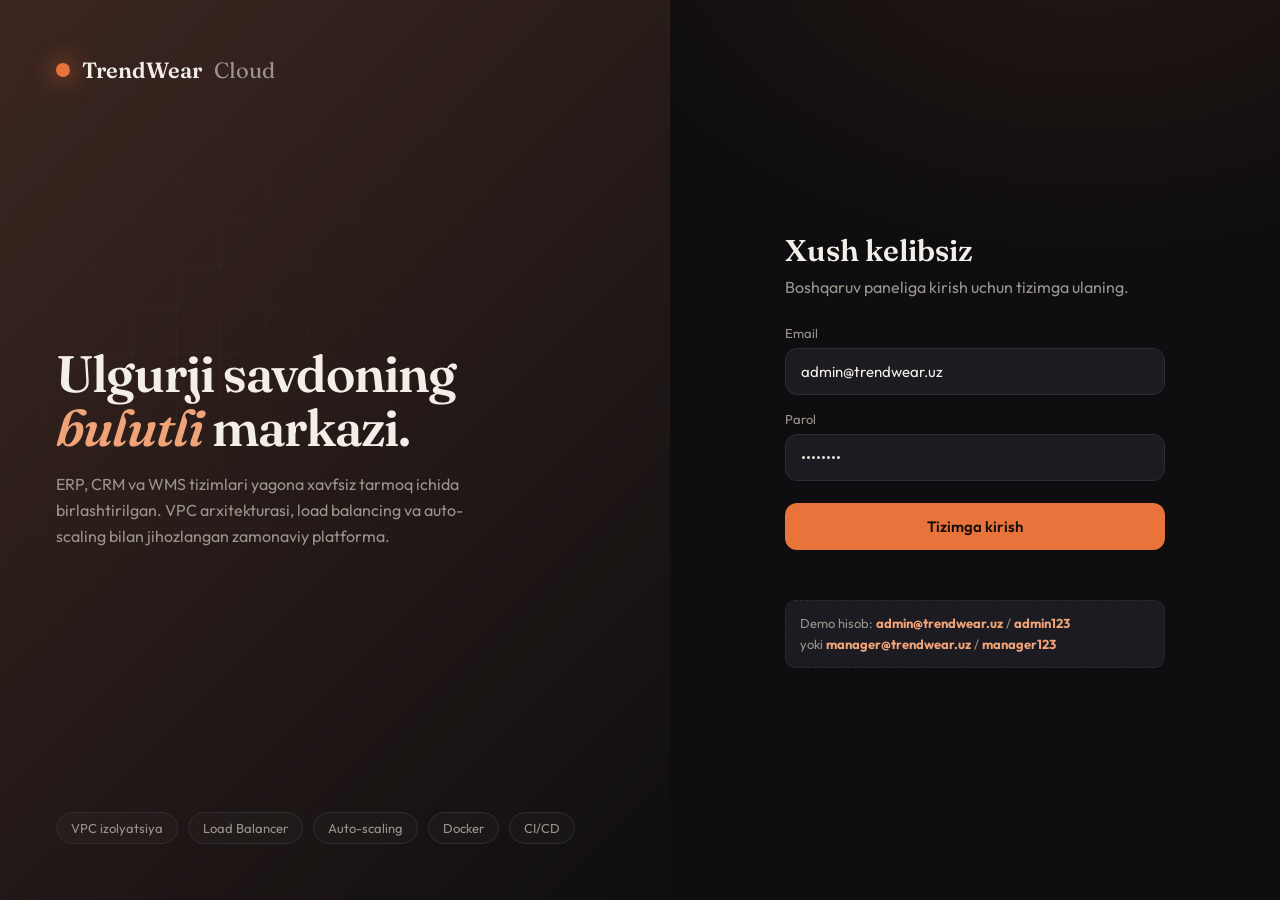
==== frontend/index.html @ 5fddec7f "v1" ====
<!DOCTYPE html>
<html lang="uz">
<head>
  <meta charset="UTF-8" />
  <meta name="viewport" content="width=device-width, initial-scale=1.0" />
  <title>TrendWear — Bulutli Boshqaruv Platformasi</title>
  <link rel="preconnect" href="https://fonts.googleapis.com">
  <link rel="preconnect" href="https://fonts.gstatic.com" crossorigin>
  <link href="https://fonts.googleapis.com/css2?family=Fraunces:opsz,wght@9..144,400;9..144,500;9..144,600;9..144,700&family=Outfit:wght@300;400;500;600;700&display=swap" rel="stylesheet">
  <link rel="stylesheet" href="styles.css" />
</head>
<body>
  <div id="app"></div>
  <script src="app.js"></script>
</body>
</html>
---- frontend/styles.css ----
:root {
  --bg: #0e0d0f;
  --bg-soft: #16151a;
  --panel: #1c1b21;
  --panel-2: #232228;
  --border: #2e2c35;
  --text: #f3eee7;
  --muted: #9a948d;
  --accent: #e8743b;        /* warm terracotta */
  --accent-soft: #f0a378;
  --gold: #d9b65f;
  --green: #5fb87a;
  --red: #e2604f;
  --blue: #6d9fd1;
  --radius: 16px;
  --shadow: 0 20px 60px -20px rgba(0,0,0,0.6);
  font-family: 'Outfit', sans-serif;
}

* { box-sizing: border-box; margin: 0; padding: 0; }

body {
  background:
    radial-gradient(900px 600px at 85% -10%, rgba(232,116,59,0.10), transparent 60%),
    radial-gradient(700px 500px at 0% 100%, rgba(217,182,95,0.06), transparent 55%),
    var(--bg);
  color: var(--text);
  min-height: 100vh;
  -webkit-font-smoothing: antialiased;
}

.serif { font-family: 'Fraunces', serif; }

button { font-family: inherit; cursor: pointer; border: none; }
input, select, textarea { font-family: inherit; }

/* ---------- LOGIN ---------- */
.login-wrap {
  min-height: 100vh;
  display: grid;
  grid-template-columns: 1.1fr 1fr;
}
.login-art {
  position: relative;
  overflow: hidden;
  background:
    linear-gradient(135deg, rgba(232,116,59,0.18), rgba(14,13,15,0.9)),
    var(--bg-soft);
  display: flex;
  flex-direction: column;
  justify-content: space-between;
  padding: 56px;
}
.login-art::after {
  content: "";
  position: absolute;
  inset: 0;
  background-image:
    linear-gradient(rgba(255,255,255,0.025) 1px, transparent 1px),
    linear-gradient(90deg, rgba(255,255,255,0.025) 1px, transparent 1px);
  background-size: 44px 44px;
  mask-image: radial-gradient(600px 600px at 30% 40%, #000, transparent 75%);
}
.brand-mark {
  display: flex; align-items: center; gap: 12px;
  font-family: 'Fraunces', serif; font-size: 22px; font-weight: 600;
  position: relative; z-index: 2;
}
.brand-dot {
  width: 14px; height: 14px; border-radius: 50%;
  background: var(--accent); box-shadow: 0 0 24px var(--accent);
}
.login-headline {
  position: relative; z-index: 2;
  font-family: 'Fraunces', serif;
  font-size: clamp(34px, 4vw, 56px);
  line-height: 1.05;
  font-weight: 600;
  letter-spacing: -0.02em;
}
.login-headline em { color: var(--accent-soft); font-style: italic; }
.login-sub { color: var(--muted); margin-top: 18px; max-width: 440px; line-height: 1.6; position: relative; z-index: 2; }
.login-tags { display: flex; gap: 10px; flex-wrap: wrap; position: relative; z-index: 2; }
.tag-pill {
  border: 1px solid var(--border);
  padding: 7px 14px; border-radius: 99px; font-size: 13px; color: var(--muted);
  background: rgba(255,255,255,0.02);
}

.login-form-col {
  display: flex; align-items: center; justify-content: center; padding: 40px;
}
.login-card {
  width: 100%; max-width: 380px;
  animation: rise 0.7s cubic-bezier(.2,.8,.2,1);
}
.login-card h2 { font-family: 'Fraunces', serif; font-size: 30px; font-weight: 600; }
.login-card p.lead { color: var(--muted); margin: 8px 0 28px; }

.field { margin-bottom: 16px; }
.field label { display: block; font-size: 13px; color: var(--muted); margin-bottom: 7px; }
.field input {
  width: 100%; padding: 13px 15px; border-radius: 12px;
  background: var(--panel); border: 1px solid var(--border); color: var(--text);
  font-size: 15px; transition: border-color .2s, box-shadow .2s;
}
.field input:focus {
  outline: none; border-color: var(--accent);
  box-shadow: 0 0 0 3px rgba(232,116,59,0.15);
}
.btn-primary {
  width: 100%; padding: 14px; border-radius: 12px; font-size: 15px; font-weight: 600;
  background: var(--accent); color: #1a0f08;
  transition: transform .15s, box-shadow .2s; margin-top: 6px;
}
.btn-primary:hover { transform: translateY(-2px); box-shadow: 0 12px 30px -8px rgba(232,116,59,0.5); }
.btn-primary:active { transform: translateY(0); }
.demo-hint {
  margin-top: 22px; font-size: 13px; color: var(--muted);
  background: var(--panel); border: 1px dashed var(--border);
  padding: 12px 14px; border-radius: 10px; line-height: 1.6;
}
.demo-hint b { color: var(--accent-soft); }
.error-msg { color: var(--red); font-size: 14px; margin-top: 10px; min-height: 18px; }

/* ---------- APP SHELL ---------- */
.shell { display: grid; grid-template-columns: 248px 1fr; min-height: 100vh; }
.sidebar {
  background: var(--bg-soft); border-right: 1px solid var(--border);
  padding: 28px 18px; display: flex; flex-direction: column; gap: 6px;
  position: sticky; top: 0; height: 100vh;
}
.sidebar .brand-mark { font-size: 19px; margin-bottom: 30px; padding: 0 10px; }
.nav-item {
  display: flex; align-items: center; gap: 12px;
  padding: 12px 14px; border-radius: 11px; color: var(--muted);
  background: transparent; width: 100%; text-align: left; font-size: 15px;
  transition: background .15s, color .15s;
}
.nav-item:hover { background: var(--panel); color: var(--text); }
.nav-item.active { background: var(--panel-2); color: var(--text); }
.nav-item.active .nav-ico { color: var(--accent); }
.nav-ico { width: 19px; display: inline-flex; color: var(--muted); }
.sidebar-foot { margin-top: auto; padding-top: 16px; border-top: 1px solid var(--border); }
.user-chip { display: flex; align-items: center; gap: 11px; padding: 8px 10px; }
.avatar {
  width: 38px; height: 38px; border-radius: 50%; flex-shrink: 0;
  background: linear-gradient(135deg, var(--accent), var(--gold));
  display: flex; align-items: center; justify-content: center;
  font-weight: 700; color: #1a0f08;
}
.user-chip .meta { font-size: 13px; line-height: 1.3; overflow: hidden; }
.user-chip .meta b { display: block; }
.user-chip .meta span { color: var(--muted); font-size: 12px; }
.logout-btn {
  width: 100%; margin-top: 10px; padding: 9px; border-radius: 9px;
  background: var(--panel); color: var(--muted); font-size: 13px;
  transition: color .15s, background .15s;
}
.logout-btn:hover { color: var(--red); background: var(--panel-2); }

.main { padding: 34px 40px 60px; overflow-x: hidden; }
.page-head { display: flex; align-items: flex-end; justify-content: space-between; margin-bottom: 28px; flex-wrap: wrap; gap: 16px; }
.page-head h1 { font-family: 'Fraunces', serif; font-size: 32px; font-weight: 600; letter-spacing: -0.01em; }
.page-head .crumb { color: var(--muted); font-size: 14px; margin-bottom: 5px; }

.node-badge {
  display: inline-flex; align-items: center; gap: 8px;
  font-size: 12.5px; color: var(--muted);
  background: var(--panel); border: 1px solid var(--border);
  padding: 8px 13px; border-radius: 99px;
}
.pulse { width: 8px; height: 8px; border-radius: 50%; background: var(--green); box-shadow: 0 0 0 0 rgba(95,184,122,0.6); animation: pulse 2s infinite; }
@keyframes pulse { 0%{box-shadow:0 0 0 0 rgba(95,184,122,0.5);} 70%{box-shadow:0 0 0 8px rgba(95,184,122,0);} 100%{box-shadow:0 0 0 0 rgba(95,184,122,0);} }

/* ---------- STATS ---------- */
.stat-grid { display: grid; grid-template-columns: repeat(auto-fit, minmax(210px,1fr)); gap: 18px; margin-bottom: 30px; }
.stat-card {
  background: var(--panel); border: 1px solid var(--border);
  border-radius: var(--radius); padding: 22px; position: relative; overflow: hidden;
  animation: rise .5s both;
}
.stat-card::before {
  content:""; position:absolute; right:-30px; top:-30px; width:120px; height:120px;
  border-radius:50%; background: radial-gradient(circle, rgba(232,116,59,0.12), transparent 70%);
}
.stat-card .label { color: var(--muted); font-size: 13.5px; }
.stat-card .value { font-family:'Fraunces',serif; font-size: 34px; font-weight:600; margin-top: 8px; }
.stat-card .value.warn { color: var(--gold); }
.stat-card .value.alert { color: var(--red); }
.stat-card .sub { color: var(--muted); font-size: 12.5px; margin-top: 6px; }

/* ---------- PANEL / TABLE ---------- */
.panel {
  background: var(--panel); border: 1px solid var(--border);
  border-radius: var(--radius); overflow: hidden; margin-bottom: 24px;
}
.panel-head {
  display:flex; align-items:center; justify-content: space-between;
  padding: 18px 22px; border-bottom: 1px solid var(--border);
}
.panel-head h3 { font-family:'Fraunces',serif; font-size: 19px; font-weight: 600; }
table { width: 100%; border-collapse: collapse; }
th {
  text-align: left; padding: 13px 22px; font-size: 12px; text-transform: uppercase;
  letter-spacing: .06em; color: var(--muted); font-weight: 600;
  border-bottom: 1px solid var(--border); background: var(--bg-soft);
}
td { padding: 14px 22px; border-bottom: 1px solid var(--border); font-size: 14.5px; }
tr:last-child td { border-bottom: none; }
tbody tr { transition: background .12s; }
tbody tr:hover { background: var(--panel-2); }
.mono { font-variant-numeric: tabular-nums; }

.badge {
  display: inline-flex; align-items: center; gap: 6px;
  padding: 4px 11px; border-radius: 99px; font-size: 12.5px; font-weight: 500;
}
.badge.pending { background: rgba(217,182,95,0.15); color: var(--gold); }
.badge.processing { background: rgba(109,159,209,0.15); color: var(--blue); }
.badge.shipped { background: rgba(240,163,120,0.15); color: var(--accent-soft); }
.badge.delivered { background: rgba(95,184,122,0.15); color: var(--green); }
.badge.cancelled { background: rgba(226,96,79,0.15); color: var(--red); }
.stock-ok { color: var(--green); }
.stock-low { color: var(--red); font-weight: 600; }

.btn-soft {
  padding: 9px 16px; border-radius: 10px; font-size: 14px; font-weight: 500;
  background: var(--panel-2); color: var(--text); border: 1px solid var(--border);
  transition: background .15s, border-color .15s;
}
.btn-soft:hover { border-color: var(--accent); }
.btn-accent {
  padding: 9px 16px; border-radius: 10px; font-size: 14px; font-weight: 600;
  background: var(--accent); color: #1a0f08; transition: transform .15s;
}
.btn-accent:hover { transform: translateY(-1px); }
.btn-mini { padding: 5px 10px; border-radius: 8px; font-size: 12.5px; background: var(--panel-2); color: var(--muted); border:1px solid var(--border); }
.btn-mini:hover { color: var(--red); border-color: var(--red); }

select.status-sel {
  background: var(--panel-2); color: var(--text); border: 1px solid var(--border);
  padding: 6px 10px; border-radius: 8px; font-size: 13px;
}

/* ---------- LOAD TEST ---------- */
.lt-grid { display:grid; grid-template-columns: 1fr 1fr; gap: 22px; }
.lt-controls { display:flex; flex-direction: column; gap: 14px; }
.lt-log {
  background: var(--bg); border:1px solid var(--border); border-radius: 12px;
  padding: 16px; font-family: ui-monospace, monospace; font-size: 13px;
  height: 320px; overflow-y: auto; line-height: 1.7;
}
.lt-log .line { display:flex; gap:10px; }
.lt-log .node-tag { color: var(--accent); font-weight: 600; }
.node-tally { display:flex; gap: 12px; flex-wrap: wrap; margin-top: 14px; }
.node-pill {
  background: var(--panel-2); border:1px solid var(--border);
  border-radius: 10px; padding: 12px 16px; min-width: 120px;
}
.node-pill .n { font-family:'Fraunces',serif; font-size: 26px; }
.node-pill .l { font-size: 12px; color: var(--muted); }
.bar-track { height: 8px; background: var(--bg); border-radius: 99px; overflow: hidden; margin-top: 8px; }
.bar-fill { height: 100%; background: linear-gradient(90deg,var(--accent),var(--gold)); transition: width .4s; }

/* ---------- MODAL ---------- */
.modal-bg {
  position: fixed; inset: 0; background: rgba(0,0,0,0.6); backdrop-filter: blur(4px);
  display: flex; align-items: center; justify-content: center; z-index: 100; padding: 20px;
  animation: fade .2s;
}
.modal {
  background: var(--bg-soft); border: 1px solid var(--border);
  border-radius: 18px; padding: 28px; width: 100%; max-width: 480px;
  box-shadow: var(--shadow); animation: rise .3s; max-height: 90vh; overflow-y: auto;
}
.modal h3 { font-family:'Fraunces',serif; font-size: 23px; margin-bottom: 18px; }
.modal .field input, .modal .field select, .modal .field textarea {
  width:100%; padding:11px 13px; border-radius:10px; background: var(--panel);
  border:1px solid var(--border); color: var(--text); font-size: 14.5px;
}
.modal .row { display:grid; grid-template-columns:1fr 1fr; gap: 12px; }
.modal-actions { display:flex; gap: 10px; justify-content:flex-end; margin-top: 22px; }
.oi-row { display:grid; grid-template-columns: 1fr 90px 36px; gap: 8px; margin-bottom: 8px; align-items:center; }

.empty { text-align:center; padding: 50px; color: var(--muted); }

@keyframes rise { from { opacity:0; transform: translateY(14px);} to {opacity:1; transform:none;} }
@keyframes fade { from {opacity:0;} to {opacity:1;} }

@media (max-width: 880px) {
  .login-wrap { grid-template-columns: 1fr; }
  .login-art { display: none; }
  .shell { grid-template-columns: 1fr; }
  .sidebar { position: static; height: auto; flex-direction: row; overflow-x: auto; }
  .sidebar-foot { display:none; }
  .lt-grid { grid-template-columns: 1fr; }
  .main { padding: 24px 18px; }
}
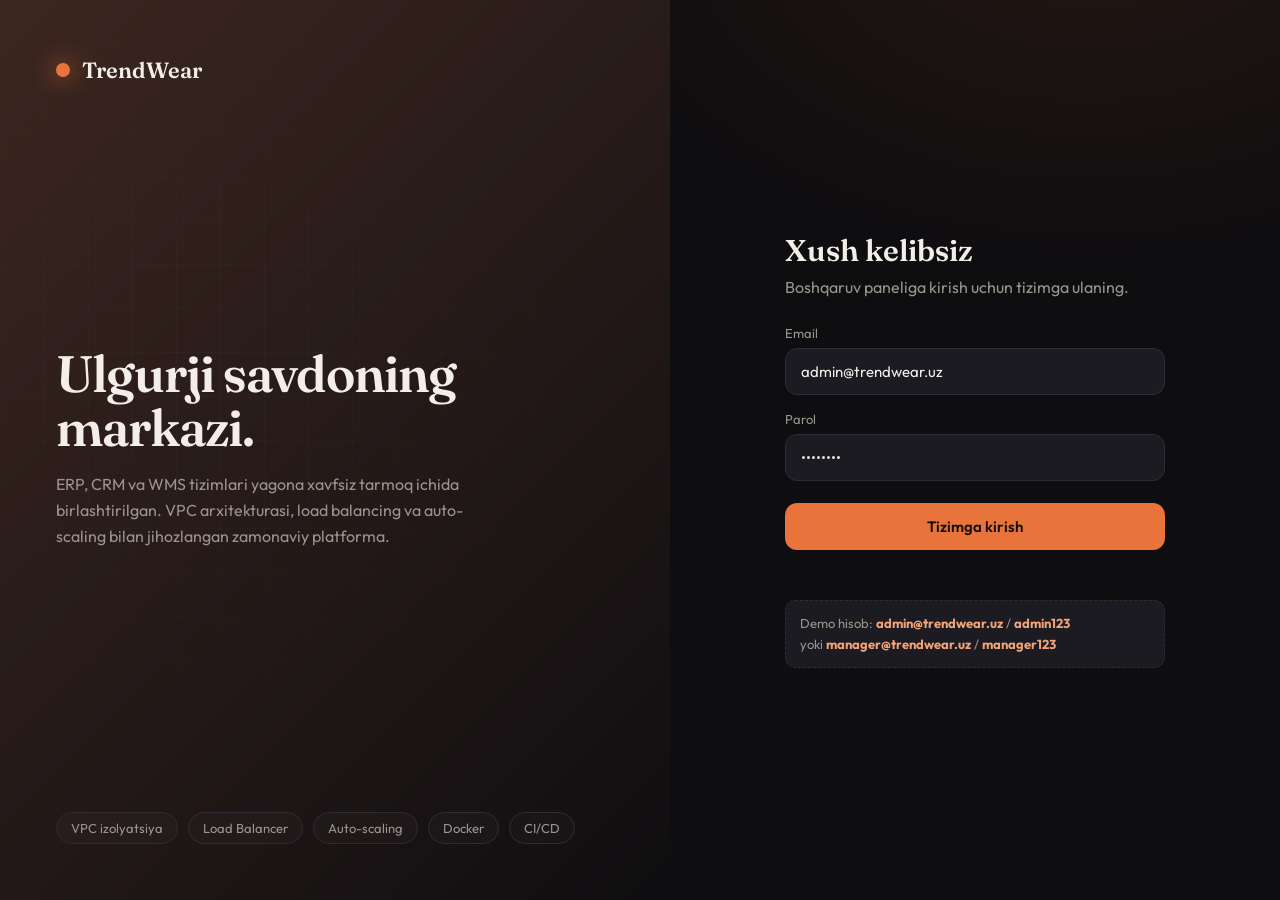
==== commit fa6d157f: "v1" ====
--- a/frontend/index.html
+++ b/frontend/index.html
@@ -3,7 +3,7 @@
 <head>
   <meta charset="UTF-8" />
   <meta name="viewport" content="width=device-width, initial-scale=1.0" />
-  <title>TrendWear — Bulutli Boshqaruv Platformasi</title>
+  <title>TrendWear — Boshqaruv Platformasi</title>
   <link rel="preconnect" href="https://fonts.googleapis.com">
   <link rel="preconnect" href="https://fonts.gstatic.com" crossorigin>
   <link href="https://fonts.googleapis.com/css2?family=Fraunces:opsz,wght@9..144,400;9..144,500;9..144,600;9..144,700&family=Outfit:wght@300;400;500;600;700&display=swap" rel="stylesheet">
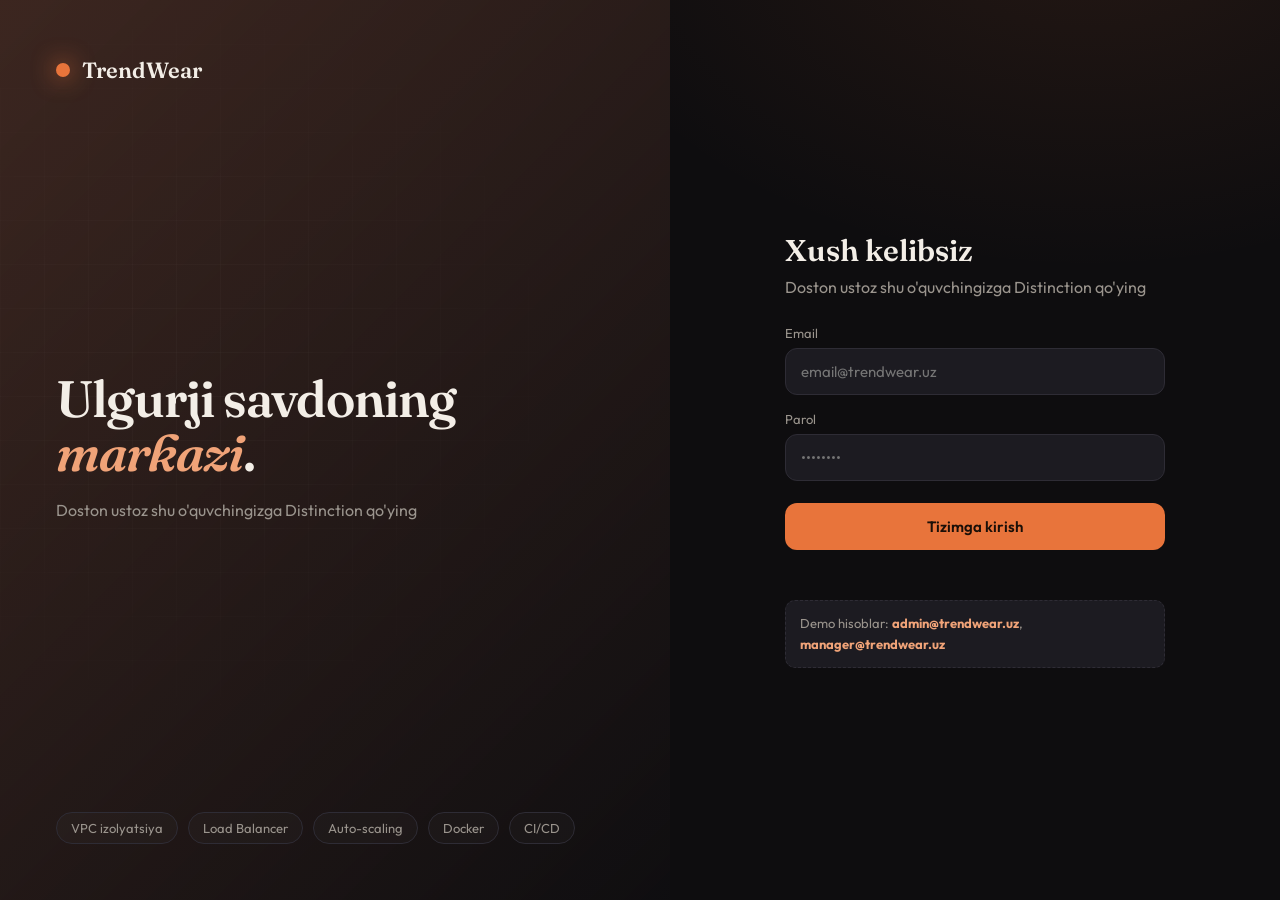
==== commit 35479e1d: "vvv" ====
--- a/frontend/index.html
+++ b/frontend/index.html
@@ -3,7 +3,7 @@
 <head>
   <meta charset="UTF-8" />
   <meta name="viewport" content="width=device-width, initial-scale=1.0" />
-  <title>TrendWear — Boshqaruv Platformasi</title>
+  <title>Distiniction — Boshqaruv Platformasi</title>
   <link rel="preconnect" href="https://fonts.googleapis.com">
   <link rel="preconnect" href="https://fonts.gstatic.com" crossorigin>
   <link href="https://fonts.googleapis.com/css2?family=Fraunces:opsz,wght@9..144,400;9..144,500;9..144,600;9..144,700&family=Outfit:wght@300;400;500;600;700&display=swap" rel="stylesheet">
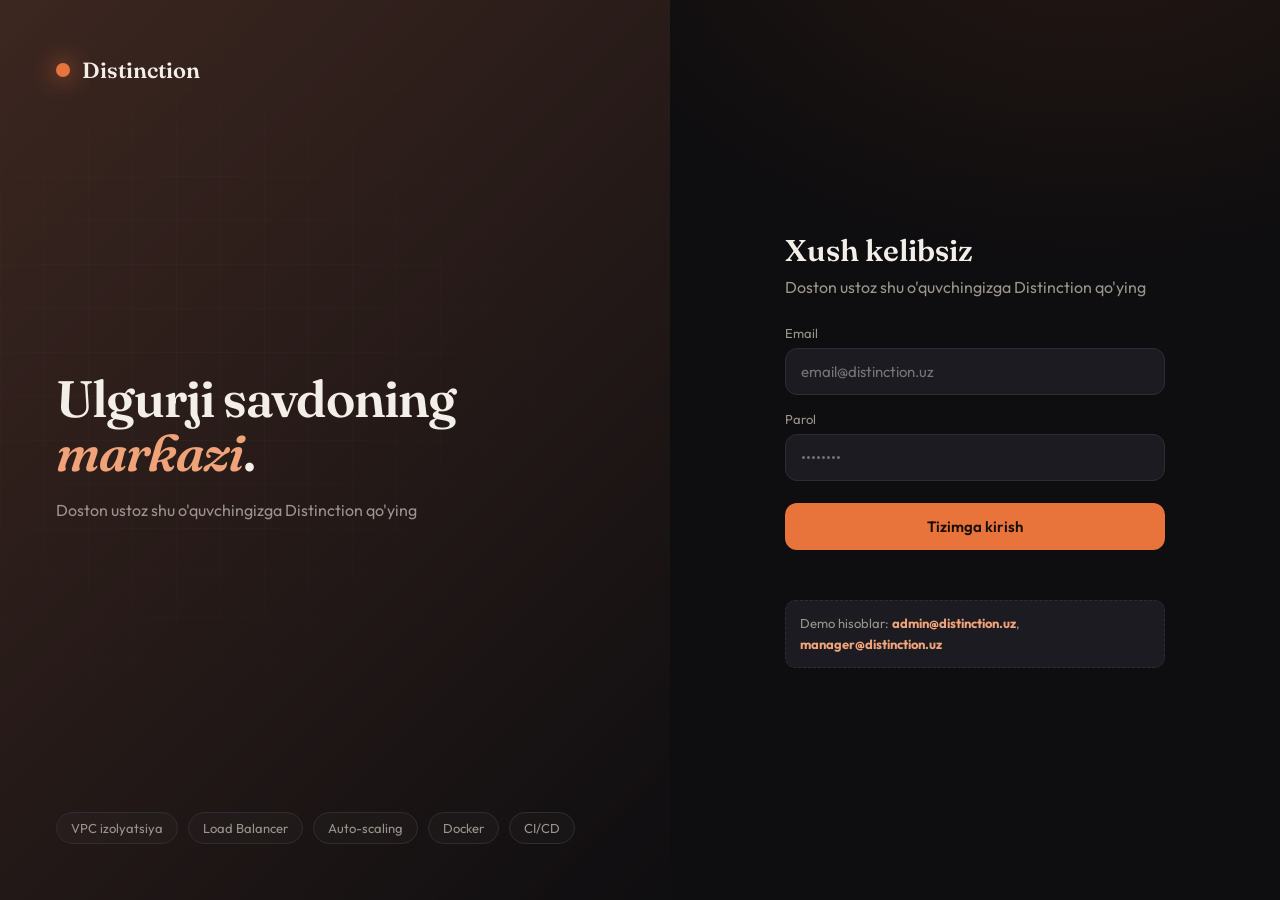
==== commit ac7f6bde: "vvv" ====
--- a/frontend/index.html
+++ b/frontend/index.html
@@ -3,7 +3,7 @@
 <head>
   <meta charset="UTF-8" />
   <meta name="viewport" content="width=device-width, initial-scale=1.0" />
-  <title>Distiniction — Boshqaruv Platformasi</title>
+  <title>Distiniction — Doston ustozga qo'yish yarashadi</title>
   <link rel="preconnect" href="https://fonts.googleapis.com">
   <link rel="preconnect" href="https://fonts.gstatic.com" crossorigin>
   <link href="https://fonts.googleapis.com/css2?family=Fraunces:opsz,wght@9..144,400;9..144,500;9..144,600;9..144,700&family=Outfit:wght@300;400;500;600;700&display=swap" rel="stylesheet">
